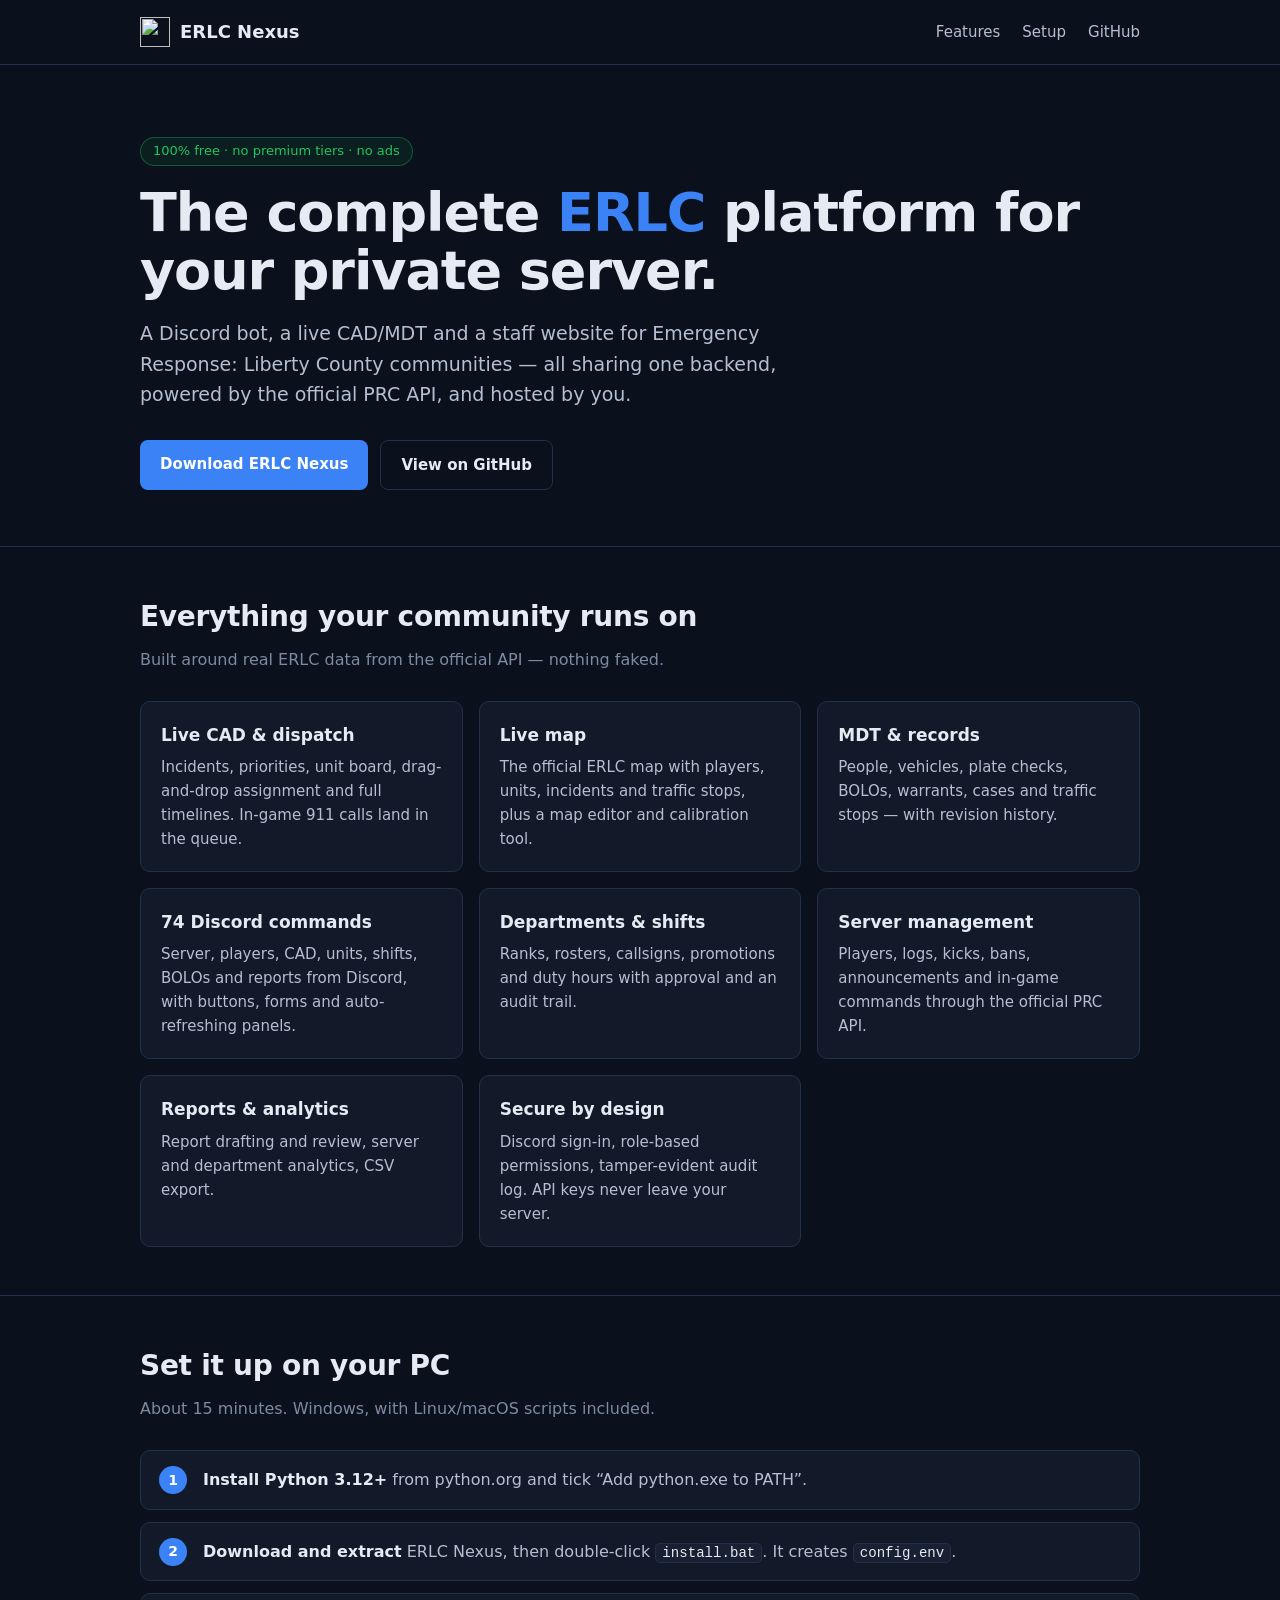
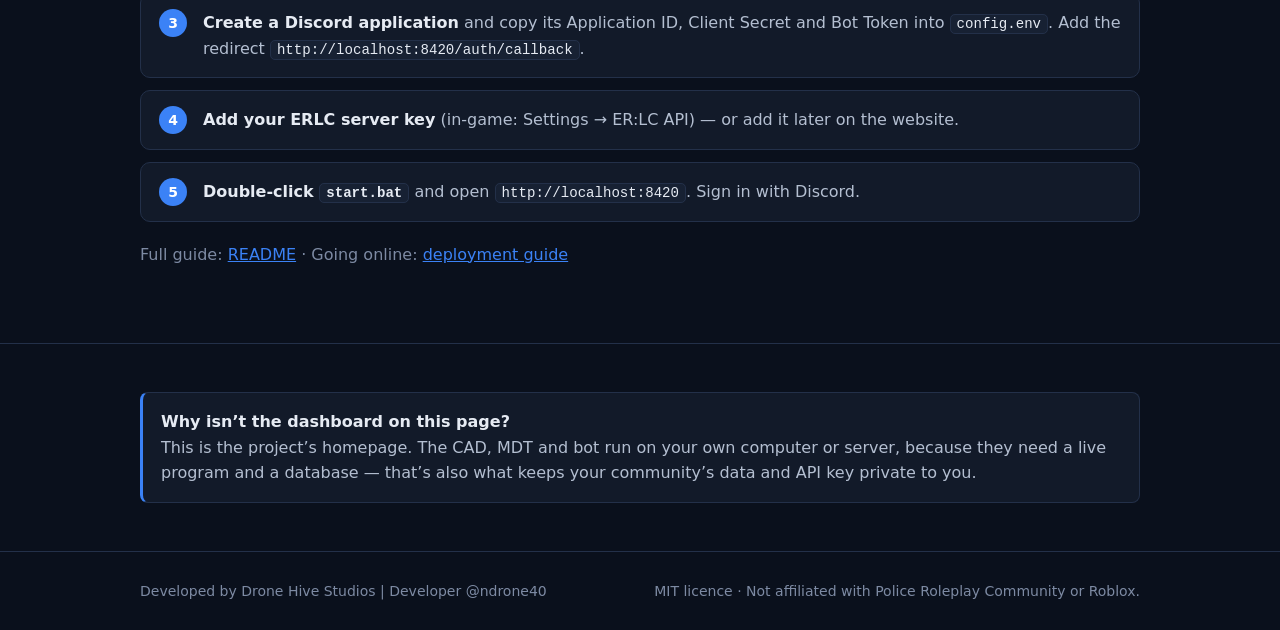
==== site/index.html @ 3468409b "Add Netlify project homepage (site/) and netlify.toml Netlify can only serve static files, so it now" ====
<!doctype html>
<html lang="en">
<head>
<meta charset="utf-8">
<meta name="viewport" content="width=device-width, initial-scale=1">
<title>ERLC Nexus</title>
<meta name="description" content="ERLC Nexus — a free, self-hosted Discord bot, CAD and MDT for Emergency Response: Liberty County private servers.">
<link rel="icon" href="/favicon.svg" type="image/svg+xml">
<style>
:root{--bg:#0a101c;--panel:#121a29;--panel-2:#172133;--line:#233049;--text:#e6ebf3;--text-2:#b4bfd1;--muted:#7d8aa3;--accent:#3b82f6;--accent-2:#2563eb;--ok:#22c55e;
--font:"Segoe UI",system-ui,-apple-system,Roboto,"Helvetica Neue",Arial,sans-serif;--mono:ui-monospace,"Cascadia Mono",Consolas,monospace;color-scheme:dark}
*{box-sizing:border-box}
body{margin:0;background:var(--bg);color:var(--text);font:16px/1.6 var(--font);-webkit-font-smoothing:antialiased}
a{color:var(--accent)}
.wrap{max-width:1040px;margin:0 auto;padding:0 20px}
header{border-bottom:1px solid var(--line)}
.bar{display:flex;align-items:center;justify-content:space-between;height:64px}
.brand{display:flex;align-items:center;gap:10px;font-weight:700;font-size:18px;color:var(--text);text-decoration:none}
.brand img{width:30px;height:30px}
nav a{color:var(--text-2);text-decoration:none;margin-left:22px;font-size:15px}
nav a:hover{color:var(--text)}
.hero{padding:72px 20px 56px}
.tag{display:inline-block;font-size:13px;color:var(--ok);border:1px solid rgba(34,197,94,.35);background:rgba(34,197,94,.08);border-radius:99px;padding:3px 12px;margin-bottom:18px}
h1{font-size:clamp(34px,6vw,54px);line-height:1.08;margin:0 0 18px;letter-spacing:-.02em}
h1 span{color:var(--accent)}
.lead{font-size:19px;color:var(--text-2);max-width:680px;margin:0 0 30px}
.btns{display:flex;gap:12px;flex-wrap:wrap}
.btn{display:inline-block;padding:12px 20px;border-radius:8px;font-weight:600;text-decoration:none;font-size:15px}
.btn.primary{background:var(--accent);color:#fff}
.btn.primary:hover{background:var(--accent-2)}
.btn.ghost{border:1px solid var(--line);color:var(--text)}
.btn.ghost:hover{border-color:var(--accent)}
section{padding:48px 0;border-top:1px solid var(--line)}
h2{font-size:28px;margin:0 0 8px;letter-spacing:-.01em}
.sub{color:var(--muted);margin:0 0 28px}
.grid{display:grid;grid-template-columns:repeat(auto-fit,minmax(240px,1fr));gap:16px}
.card{background:var(--panel);border:1px solid var(--line);border-radius:10px;padding:20px}
.card h3{margin:0 0 6px;font-size:17px}
.card p{margin:0;color:var(--text-2);font-size:15px}
ol.steps{counter-reset:s;list-style:none;padding:0;margin:0;display:grid;gap:12px}
ol.steps li{counter-increment:s;background:var(--panel);border:1px solid var(--line);border-radius:10px;padding:16px 18px 16px 62px;position:relative;color:var(--text-2)}
ol.steps li::before{content:counter(s);position:absolute;left:18px;top:15px;width:28px;height:28px;border-radius:50%;background:var(--accent);color:#fff;font-weight:700;display:grid;place-items:center;font-size:14px}
ol.steps b{color:var(--text)}
code{overflow-wrap:anywhere;font-family:var(--mono);background:var(--panel-2);border:1px solid var(--line);border-radius:5px;padding:1px 6px;font-size:.88em;color:var(--text)}
.note{background:var(--panel);border:1px solid var(--line);border-left:3px solid var(--accent);border-radius:8px;padding:16px 18px;color:var(--text-2)}
footer{border-top:1px solid var(--line);padding:28px 0;color:var(--muted);font-size:14px}
footer .wrap{display:flex;justify-content:space-between;flex-wrap:wrap;gap:8px}
@media (max-width:600px){nav a:not(:last-child){display:none}.hero{padding:48px 20px 40px}}
</style>
</head>
<body>
<header><div class="wrap bar">
  <a class="brand" href="/"><img src="/favicon.svg" alt="">ERLC Nexus</a>
  <nav><a href="#features">Features</a><a href="#setup">Setup</a><a href="https://github.com/ndrone2014-blip/ERLC-Nexus">GitHub</a></nav>
</div></header>

<main>
<div class="wrap hero">
  <span class="tag">100% free · no premium tiers · no ads</span>
  <h1>The complete <span>ERLC</span> platform for your private server.</h1>
  <p class="lead">A Discord bot, a live CAD/MDT and a staff website for Emergency Response: Liberty County communities — all sharing one backend, powered by the official PRC API, and hosted by you.</p>
  <div class="btns">
    <a class="btn primary" href="https://github.com/ndrone2014-blip/ERLC-Nexus/archive/refs/heads/main.zip">Download ERLC Nexus</a>
    <a class="btn ghost" href="https://github.com/ndrone2014-blip/ERLC-Nexus">View on GitHub</a>
  </div>
</div>

<section id="features"><div class="wrap">
  <h2>Everything your community runs on</h2>
  <p class="sub">Built around real ERLC data from the official API — nothing faked.</p>
  <div class="grid">
    <div class="card"><h3>Live CAD &amp; dispatch</h3><p>Incidents, priorities, unit board, drag-and-drop assignment and full timelines. In-game 911 calls land in the queue.</p></div>
    <div class="card"><h3>Live map</h3><p>The official ERLC map with players, units, incidents and traffic stops, plus a map editor and calibration tool.</p></div>
    <div class="card"><h3>MDT &amp; records</h3><p>People, vehicles, plate checks, BOLOs, warrants, cases and traffic stops — with revision history.</p></div>
    <div class="card"><h3>74 Discord commands</h3><p>Server, players, CAD, units, shifts, BOLOs and reports from Discord, with buttons, forms and auto-refreshing panels.</p></div>
    <div class="card"><h3>Departments &amp; shifts</h3><p>Ranks, rosters, callsigns, promotions and duty hours with approval and an audit trail.</p></div>
    <div class="card"><h3>Server management</h3><p>Players, logs, kicks, bans, announcements and in-game commands through the official PRC API.</p></div>
    <div class="card"><h3>Reports &amp; analytics</h3><p>Report drafting and review, server and department analytics, CSV export.</p></div>
    <div class="card"><h3>Secure by design</h3><p>Discord sign-in, role-based permissions, tamper-evident audit log. API keys never leave your server.</p></div>
  </div>
</div></section>

<section id="setup"><div class="wrap">
  <h2>Set it up on your PC</h2>
  <p class="sub">About 15 minutes. Windows, with Linux/macOS scripts included.</p>
  <ol class="steps">
    <li><b>Install Python 3.12+</b> from python.org and tick “Add python.exe to PATH”.</li>
    <li><b>Download and extract</b> ERLC Nexus, then double-click <code>install.bat</code>. It creates <code>config.env</code>.</li>
    <li><b>Create a Discord application</b> and copy its Application ID, Client Secret and Bot Token into <code>config.env</code>. Add the redirect <code>http://localhost:8420/auth/callback</code>.</li>
    <li><b>Add your ERLC server key</b> (in-game: Settings → ER:LC API) — or add it later on the website.</li>
    <li><b>Double-click <code>start.bat</code></b> and open <code>http://localhost:8420</code>. Sign in with Discord.</li>
  </ol>
  <p class="sub" style="margin-top:20px">Full guide: <a href="https://github.com/ndrone2014-blip/ERLC-Nexus#readme">README</a> · Going online: <a href="https://github.com/ndrone2014-blip/ERLC-Nexus/blob/main/docs/DEPLOYMENT.md">deployment guide</a></p>
</div></section>

<section><div class="wrap">
  <div class="note"><b style="color:var(--text)">Why isn’t the dashboard on this page?</b><br>
  This is the project’s homepage. The CAD, MDT and bot run on your own computer or server, because they need a live program and a database — that’s also what keeps your community’s data and API key private to you.</div>
</div></section>
</main>

<footer><div class="wrap">
  <span>Developed by Drone Hive Studios | Developer @ndrone40</span>
  <span>MIT licence · Not affiliated with Police Roleplay Community or Roblox.</span>
</div></footer>
</body>
</html>
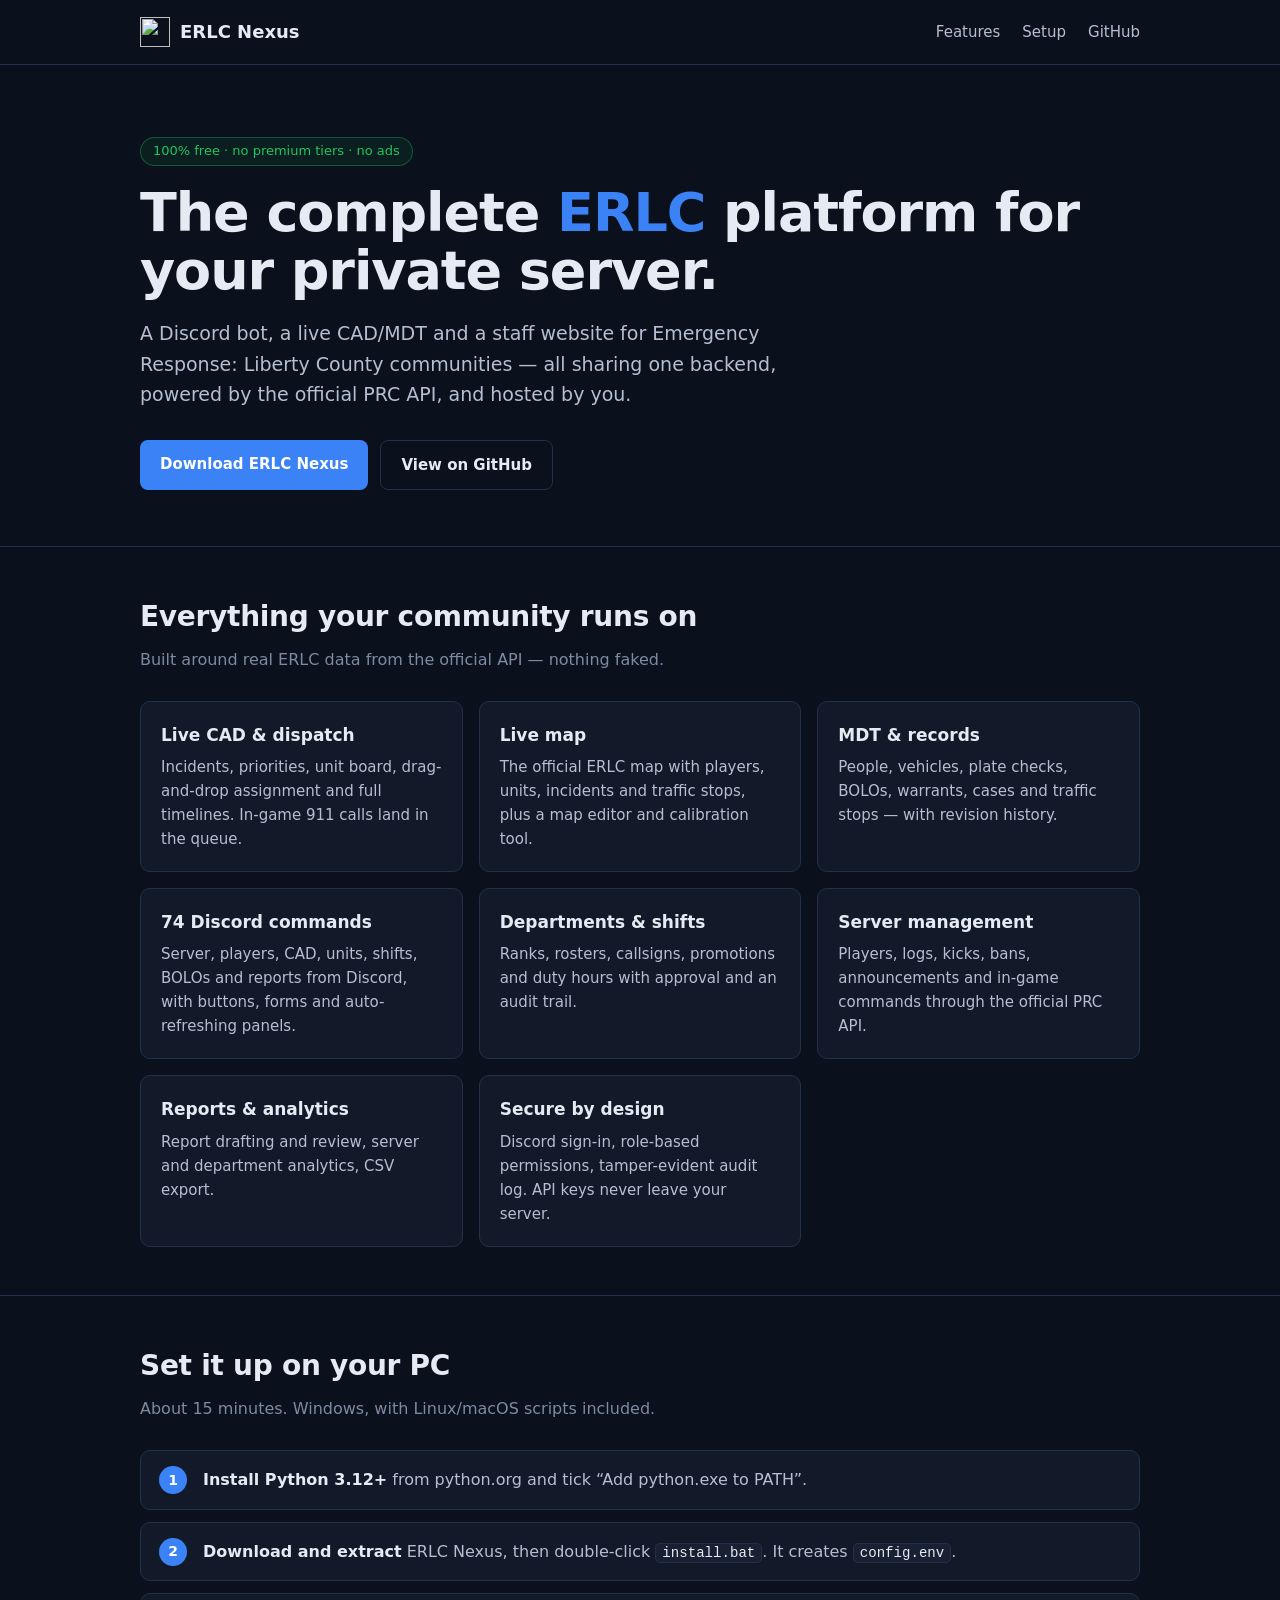
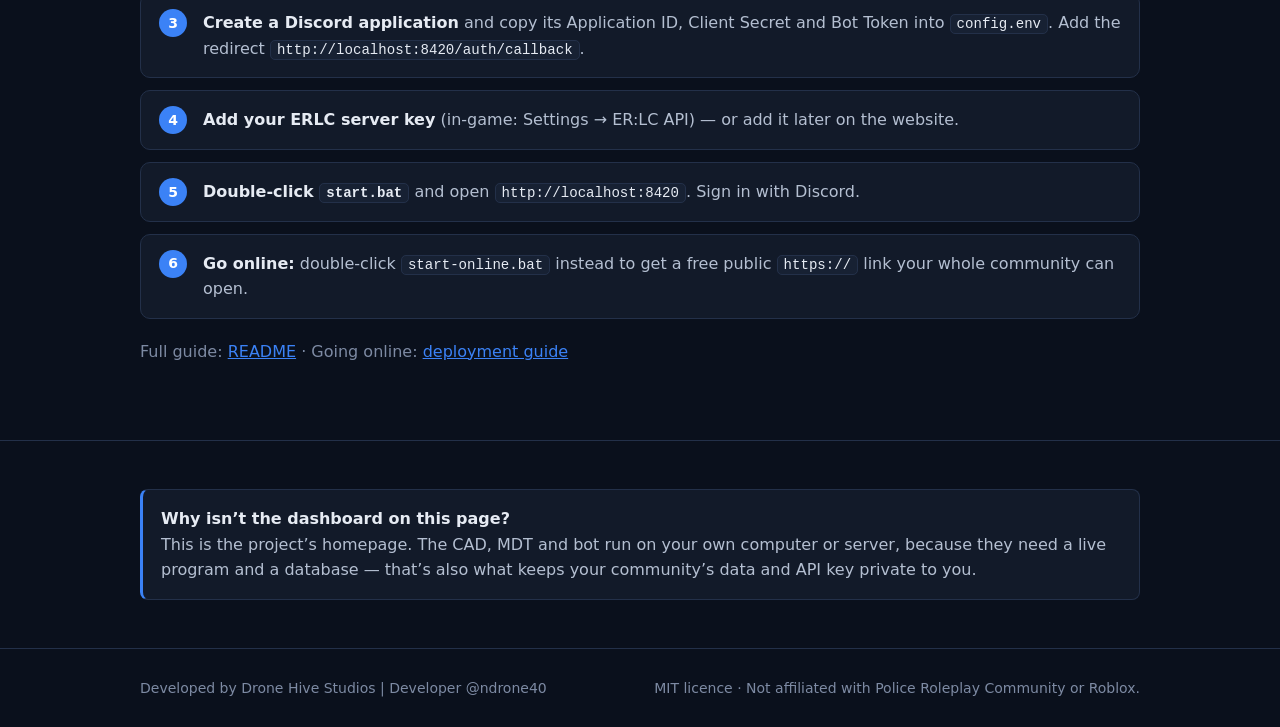
==== commit 409c31e9: "Add start-online: one-click public https link via Cloudflare Tunnel start-online.bat / start-online." ====
--- a/site/index.html
+++ b/site/index.html
@@ -89,6 +89,7 @@
     <li><b>Create a Discord application</b> and copy its Application ID, Client Secret and Bot Token into <code>config.env</code>. Add the redirect <code>http://localhost:8420/auth/callback</code>.</li>
     <li><b>Add your ERLC server key</b> (in-game: Settings → ER:LC API) — or add it later on the website.</li>
     <li><b>Double-click <code>start.bat</code></b> and open <code>http://localhost:8420</code>. Sign in with Discord.</li>
+    <li><b>Go online:</b> double-click <code>start-online.bat</code> instead to get a free public <code>https://</code> link your whole community can open.</li>
   </ol>
   <p class="sub" style="margin-top:20px">Full guide: <a href="https://github.com/ndrone2014-blip/ERLC-Nexus#readme">README</a> · Going online: <a href="https://github.com/ndrone2014-blip/ERLC-Nexus/blob/main/docs/DEPLOYMENT.md">deployment guide</a></p>
 </div></section>
